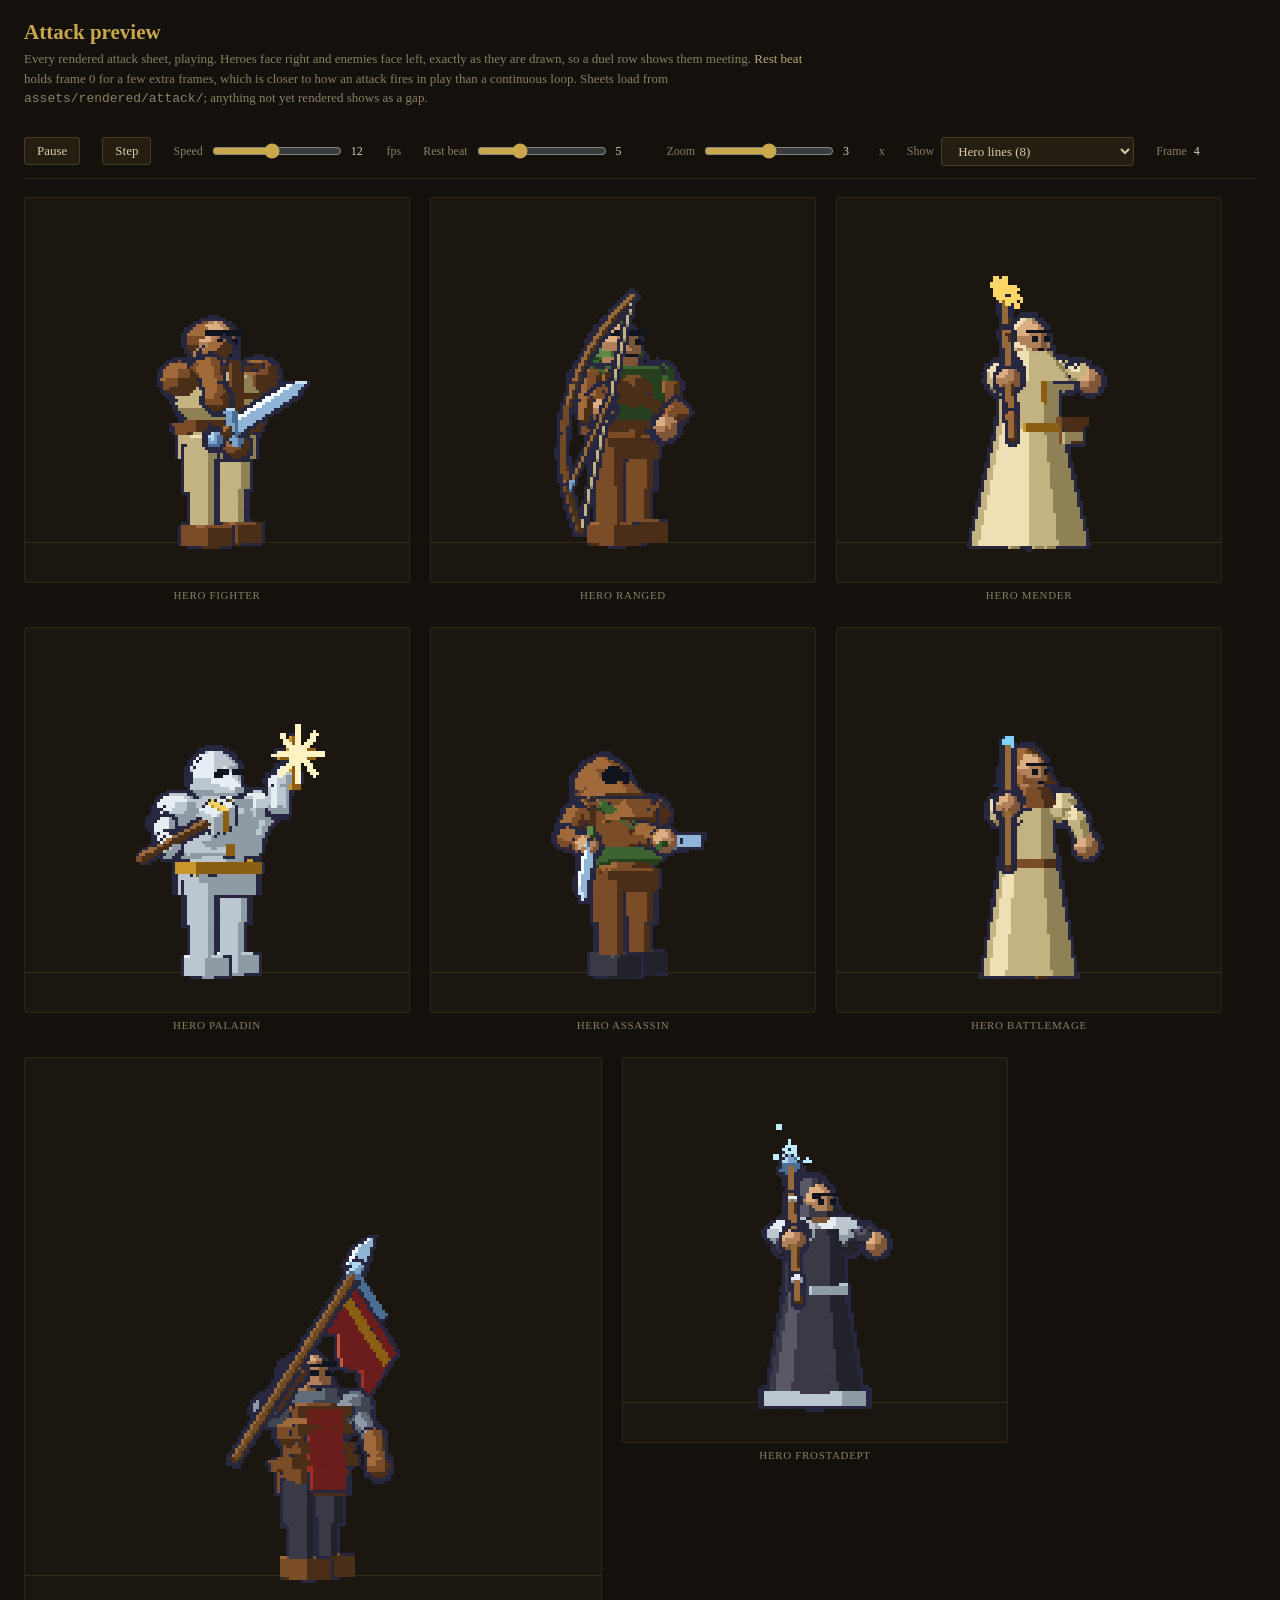
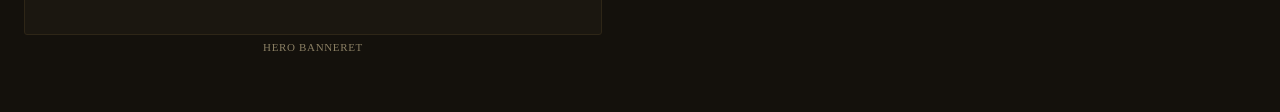
==== tools/attack-preview.html @ 045a15aa "Play the attacks, and fix the enemies' shoulders too Eight frames in a row cannot answer whether a s" ====
<!DOCTYPE html>
<html>
<head>
<meta charset="utf-8">
<title>Attack preview — the animations in motion</title>
<!--
  Plays the rendered attack sheets so they can be judged as MOTION rather than as
  a row of stills. An eight-frame strip tells you nothing about whether a swing
  reads; only playback does.

  Opens by DOUBLE-CLICK, with no server. That is why nothing here fetches or
  touches canvas pixels: the roster is inlined, the frame count is read off each
  image's own dimensions, and animation is a background-position step. The
  runtime sprite pipeline in game.js does need canvas, which is why the game
  itself wants http, but a review tool that needs a server does not get used.

  EVERY CELL SEATS ON ONE GROUND LINE. World z=0 sits 10% up from the bottom of
  every cell whatever its size, so a 176px boss cell and a 128px hero cell only
  line up if each is pushed down by its OWN 10%. Bottom-aligning the images
  instead puts the boss's feet 5px below everyone else's.
-->
<style>
  :root { --ink: #d8cba8; --dim: #8a7f63; --gold: #c9a84c; }
  body { background: #14110c; color: var(--ink);
         font-family: Georgia, "Times New Roman", serif; margin: 0; padding: 20px 24px 60px; }
  h1 { font-size: 21px; color: var(--gold); margin: 0 0 4px; }
  .sub { font-size: 13px; color: var(--dim); margin-bottom: 18px; max-width: 62em; line-height: 1.5; }
  .note { color: #b9a978; }

  #bar { position: sticky; top: 0; z-index: 5; background: #14110c;
         border-bottom: 1px solid #2e2617; padding: 10px 0 12px; margin-bottom: 18px;
         display: flex; flex-wrap: wrap; gap: 16px 22px; align-items: center; }
  #bar label { font-size: 12px; color: var(--dim); display: flex; align-items: center; gap: 7px; }
  #bar output { color: var(--ink); min-width: 2.4em; display: inline-block; font-variant-numeric: tabular-nums; }
  button, select { font-family: inherit; font-size: 13px; color: var(--ink);
                   background: #241d12; border: 1px solid #4a3d25; border-radius: 3px;
                   padding: 5px 12px; cursor: pointer; }
  button:hover, select:hover { background: #2f2617; }
  input[type=range] { accent-color: var(--gold); width: 130px; }

  .grid { display: flex; flex-wrap: wrap; gap: 26px 20px; }
  .cell { text-align: center; }
  .stage { position: relative; background: #1b1710; border: 1px solid #2e2617;
           border-radius: 3px; overflow: hidden; }
  .ground { position: absolute; left: 0; right: 0; border-top: 1px solid #352c1a; }
  .unit { position: absolute; image-rendering: pixelated;
          background-repeat: no-repeat; }
  .name { font-size: 11px; color: var(--dim); margin-top: 6px;
          letter-spacing: 0.06em; text-transform: uppercase; }

  .duel { display: flex; flex-wrap: wrap; gap: 26px 20px; }
  .duel .stage { background: #1b1710; }
  .duelname { font-size: 11px; color: var(--dim); margin-top: 6px; letter-spacing: 0.06em; }
  .missing { color: #c46b52; font-size: 12px; padding: 12px; }
</style>
</head>
<body>

<h1>Attack preview</h1>
<div class="sub">
  Every rendered attack sheet, playing. Heroes face right and enemies face left, exactly as they
  are drawn, so a duel row shows them meeting. <span class="note">Rest beat</span> holds frame 0
  for a few extra frames, which is closer to how an attack fires in play than a continuous loop.
  Sheets load from <code>assets/rendered/attack/</code>; anything not yet rendered shows as a gap.
</div>

<div id="bar">
  <button id="play">Pause</button>
  <button id="step">Step</button>
  <label>Speed <input id="fps" type="range" min="2" max="24" value="12"><output id="fpsv">12</output> fps</label>
  <label>Rest beat <input id="rest" type="range" min="0" max="16" value="5"><output id="restv">5</output></label>
  <label>Zoom <input id="zoom" type="range" min="1" max="5" value="3"><output id="zoomv">3</output>x</label>
  <label>Show
    <select id="view">
      <option value="hero-base">Hero lines (8)</option>
      <option value="hero-all">Hero lines + rarity tiers (32)</option>
      <option value="duel">Duels: hero vs enemy</option>
      <option value="goblin">Goblin raid</option>
      <option value="orc">Orc warband</option>
      <option value="bandit">Bandit horde</option>
      <option value="undead">Undead legion</option>
      <option value="infernal">Infernal siege</option>
      <option value="all">Everything (61)</option>
    </select>
  </label>
  <label>Frame <output id="frame">0</output></label>
</div>

<div id="out"></div>

<script>
// The roster, inlined because file:// cannot fetch a manifest. Keep in step with
// tools/blender/attack_roster.py; `render_attacks.py --list` prints it.
const HERO_BASE = ['hero_fighter', 'hero_ranged', 'hero_mender', 'hero_paladin',
                   'hero_assassin', 'hero_battlemage', 'hero_banneret', 'hero_frostadept'];
const TIERS = ['', '_rare', '_epic', '_legendary'];
// Two lines were auditioned at a tier other than common, so their base sprite IS
// that tier and the missing one is generated instead.
const BASE_TIER = { hero_mender: '_rare', hero_paladin: '_epic' };
const FAMILIES = {
  goblin:   ['goblin_skirmisher', 'goblin_caster', 'goblin_shaman', 'goblin_sapper', 'goblin_boss'],
  orc:      ['orc_brute', 'orc_skirmisher', 'orc_caster', 'orc_shaman', 'orc_sapper', 'orc_boss'],
  bandit:   ['bandit_brute', 'bandit_skirmisher', 'bandit_caster', 'bandit_shaman', 'bandit_sapper', 'bandit_boss'],
  undead:   ['undead_brute', 'undead_skirmisher', 'undead_caster', 'undead_shaman', 'undead_sapper', 'undead_boss'],
  infernal: ['infernal_brute', 'infernal_skirmisher', 'infernal_caster', 'infernal_shaman', 'infernal_sapper', 'infernal_boss'],
};
// One opponent per hero, spread across the five families so a single screen shows
// every family at least once.
const DUELS = [
  ['hero_fighter',    'orc_brute'],
  ['hero_ranged',     'goblin_skirmisher'],
  ['hero_mender',     'undead_caster'],
  ['hero_paladin',    'undead_brute'],
  ['hero_assassin',   'bandit_skirmisher'],
  ['hero_battlemage', 'infernal_skirmisher'],
  ['hero_banneret',   'orc_boss'],
  ['hero_frostadept', 'infernal_caster'],
];

const GROUND_FRAC = 0.10;   // spritekit.GROUND_FRAC: world z=0 sits this far up every cell
const SRC = key => '../assets/rendered/attack/' + key + '.png';

function heroAll() {
  const out = [];
  for (const line of HERO_BASE) {
    for (const t of TIERS) {
      out.push(t === (BASE_TIER[line] || '') ? line : line + t);
    }
  }
  return out;
}

const el = id => document.getElementById(id);
const out = el('out');

let playing = true, frame = 0, timer = null;
const units = [];          // {node, frames, cell} for every unit on screen

function zoom() { return +el('zoom').value; }

/** One animating figure. Frame count comes from the image itself: a strip is
 *  square cells laid in a row, so frames = width / height and cell = height. */
function makeUnit(key, stage, xFrac) {
  const node = document.createElement('div');
  node.className = 'unit';
  node.style.backgroundImage = `url("${SRC(key)}")`;
  stage.appendChild(node);
  const rec = { node, frames: 8, cell: 128, xFrac, ready: false };
  stage._units.push(rec);
  const probe = new Image();
  probe.onload = () => {
    rec.cell = probe.naturalHeight;
    rec.frames = Math.max(1, Math.round(probe.naturalWidth / probe.naturalHeight));
    rec.ready = true;
    fitStage(stage);
    paint(rec);
  };
  probe.onerror = () => { node.remove(); };
  probe.src = SRC(key);
  units.push(rec);
  return rec;
}

/** Size the stage from the art it holds, then seat every unit on one ground line.
 *  Cells are not one size -- 128 for most, 192 for the banneret, 176 for a boss --
 *  so a fixed stage clips the big ones. The tallest cell present sets the stage. */
function fitStage(stage) {
  const z = zoom();
  const ready = stage._units.filter(r => r.ready);
  if (!ready.length) return;
  const cell = Math.max(...ready.map(r => r.cell));
  const h = cell * z;
  stage.style.height = h + 'px';
  stage.style.width = (h * stage._aspect) + 'px';
  // The ground line is where the TALLEST cell's own ground row falls.
  stage._groundPx = cell * GROUND_FRAC * z;
  stage._ground.style.bottom = stage._groundPx + 'px';
  for (const r of ready) layout(r, stage);
}

function layout(rec, stage) {
  const z = zoom(), px = rec.cell * z;
  rec.node.style.width = px + 'px';
  rec.node.style.height = px + 'px';
  rec.node.style.backgroundSize = (px * rec.frames) + 'px ' + px + 'px';
  rec.node.style.left = (parseFloat(stage.style.width) * rec.xFrac - px / 2) + 'px';
  // Push each cell down by its OWN ground fraction so feet share one line
  // whatever the cell size.
  rec.node.style.bottom = (stage._groundPx - rec.cell * GROUND_FRAC * z) + 'px';
}

function paint(rec) {
  if (!rec.ready) return;
  const f = Math.min(frame, rec.frames - 1);
  rec.node.style.backgroundPositionX = (-f * rec.cell * zoom()) + 'px';
}

/** `aspect` is width as a multiple of height; the real size is set by `fitStage`
 *  once the art has loaded and its cell size is known. */
function stage(aspect) {
  const s = document.createElement('div');
  s.className = 'stage';
  s._aspect = aspect;
  s._units = [];
  s._groundPx = 0;
  s.style.width = (128 * zoom() * aspect) + 'px';
  s.style.height = (128 * zoom()) + 'px';
  const g = document.createElement('div');
  g.className = 'ground';
  s._ground = g;
  s.appendChild(g);
  return s;
}

function render() {
  units.length = 0;
  out.innerHTML = '';
  const view = el('view').value;

  if (view === 'duel') {
    const wrap = document.createElement('div');
    wrap.className = 'duel';
    for (const [hero, foe] of DUELS) {
      const cell = document.createElement('div');
      cell.className = 'cell';
      const s = stage(2.0);
      cell.appendChild(s);
      const cap = document.createElement('div');
      cap.className = 'duelname';
      cap.textContent = hero.replace('hero_', '') + '  vs  ' + foe.replace('_', ' ');
      cell.appendChild(cap);
      wrap.appendChild(cell);
      makeUnit(hero, s, 0.34);
      makeUnit(foe, s, 0.66);
    }
    out.appendChild(wrap);
    return;
  }

  let keys;
  if (view === 'hero-base') keys = HERO_BASE;
  else if (view === 'hero-all') keys = heroAll();
  else if (view === 'all') keys = heroAll().concat(...Object.values(FAMILIES));
  else keys = FAMILIES[view];

  const grid = document.createElement('div');
  grid.className = 'grid';
  for (const key of keys) {
    const cell = document.createElement('div');
    cell.className = 'cell';
    const s = stage(1.0);
    cell.appendChild(s);
    const n = document.createElement('div');
    n.className = 'name';
    n.textContent = key.replace(/_/g, ' ');
    cell.appendChild(n);
    grid.appendChild(cell);
    makeUnit(key, s, 0.5);
  }
  out.appendChild(grid);
}

function advance() {
  const rest = +el('rest').value;
  const span = 8 + rest;                 // hold frame 0 for `rest` extra ticks
  frame = (frame + 1) % span;
  if (frame >= 8) frame = 0;
  el('frame').textContent = frame;
  for (const r of units) paint(r);
}

function restart() {
  if (timer) clearInterval(timer);
  timer = setInterval(() => { if (playing) advance(); }, 1000 / +el('fps').value);
}

el('play').onclick = () => {
  playing = !playing;
  el('play').textContent = playing ? 'Pause' : 'Play';
};
el('step').onclick = () => { playing = false; el('play').textContent = 'Play'; advance(); };
el('fps').oninput = () => { el('fpsv').textContent = el('fps').value; restart(); };
el('rest').oninput = () => { el('restv').textContent = el('rest').value; };
el('zoom').oninput = () => { el('zoomv').textContent = el('zoom').value; render(); };
el('view').onchange = render;

render();
restart();
</script>
</body>
</html>
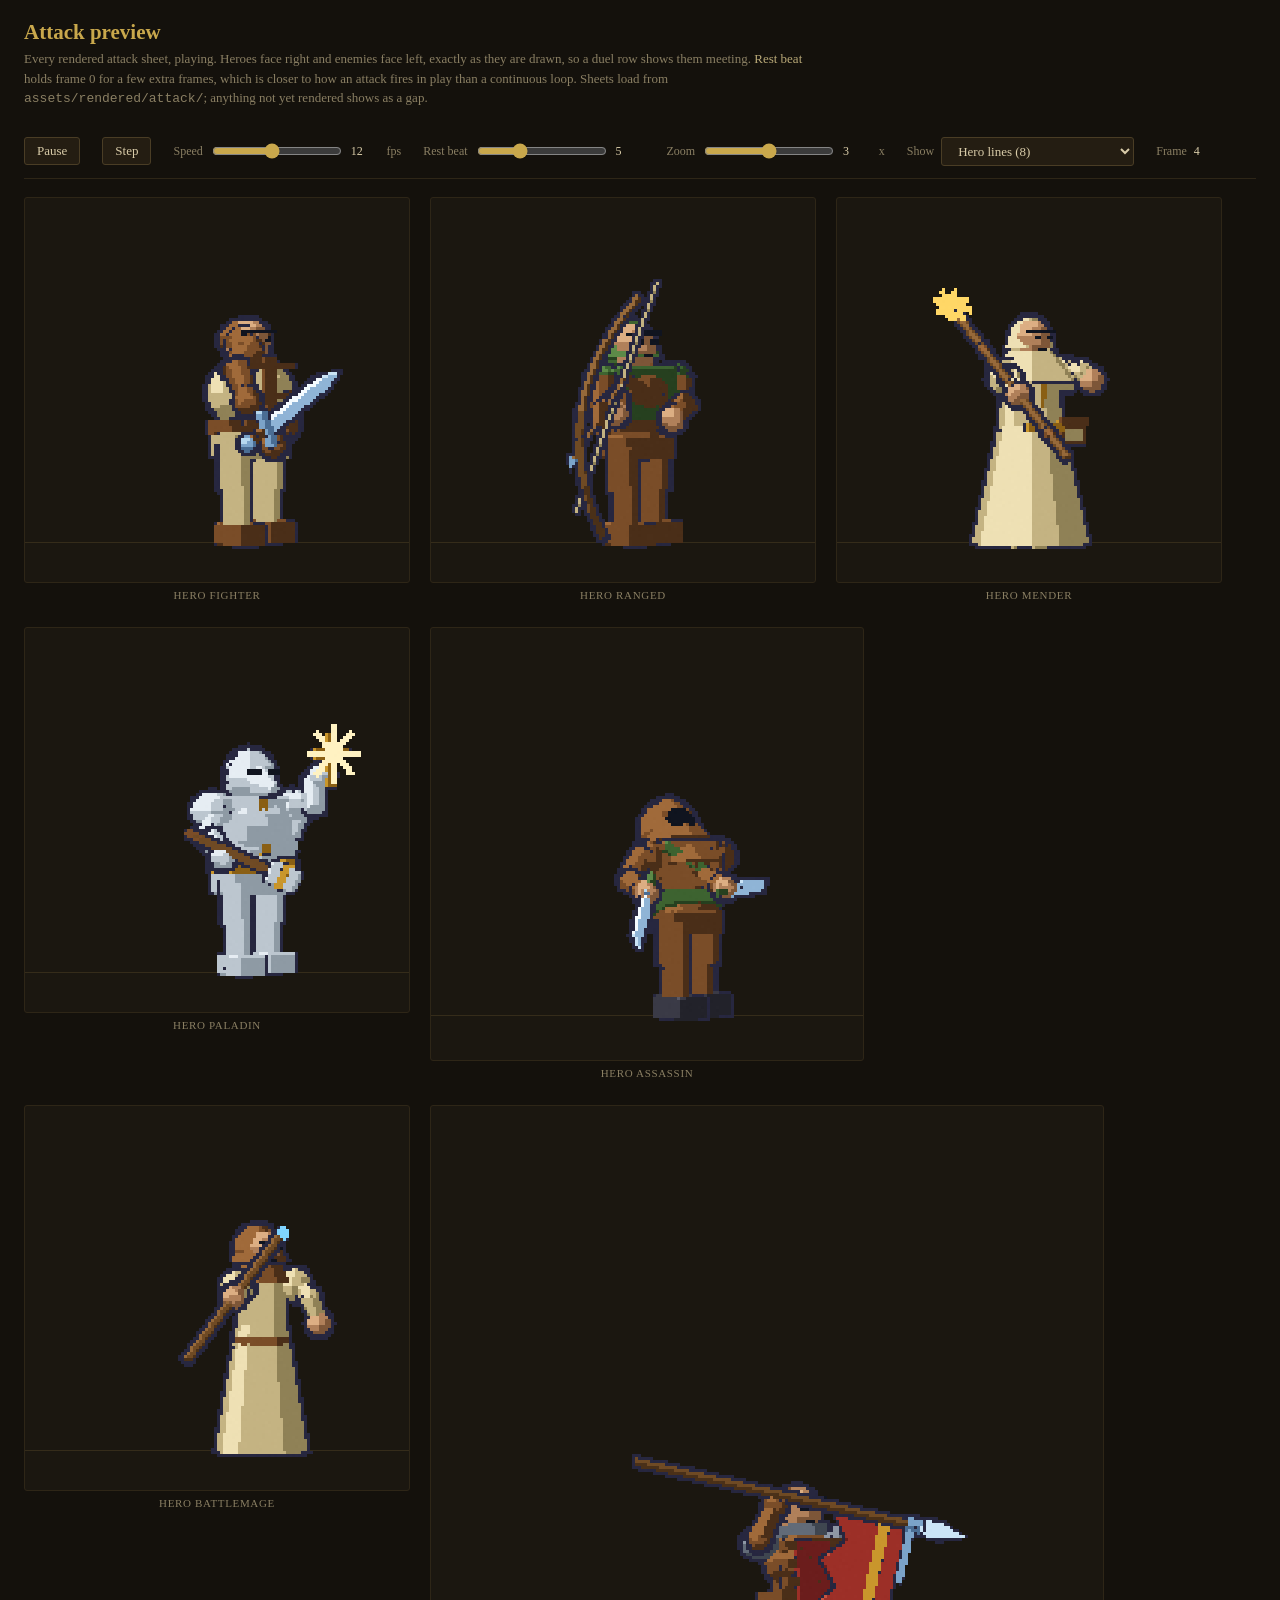
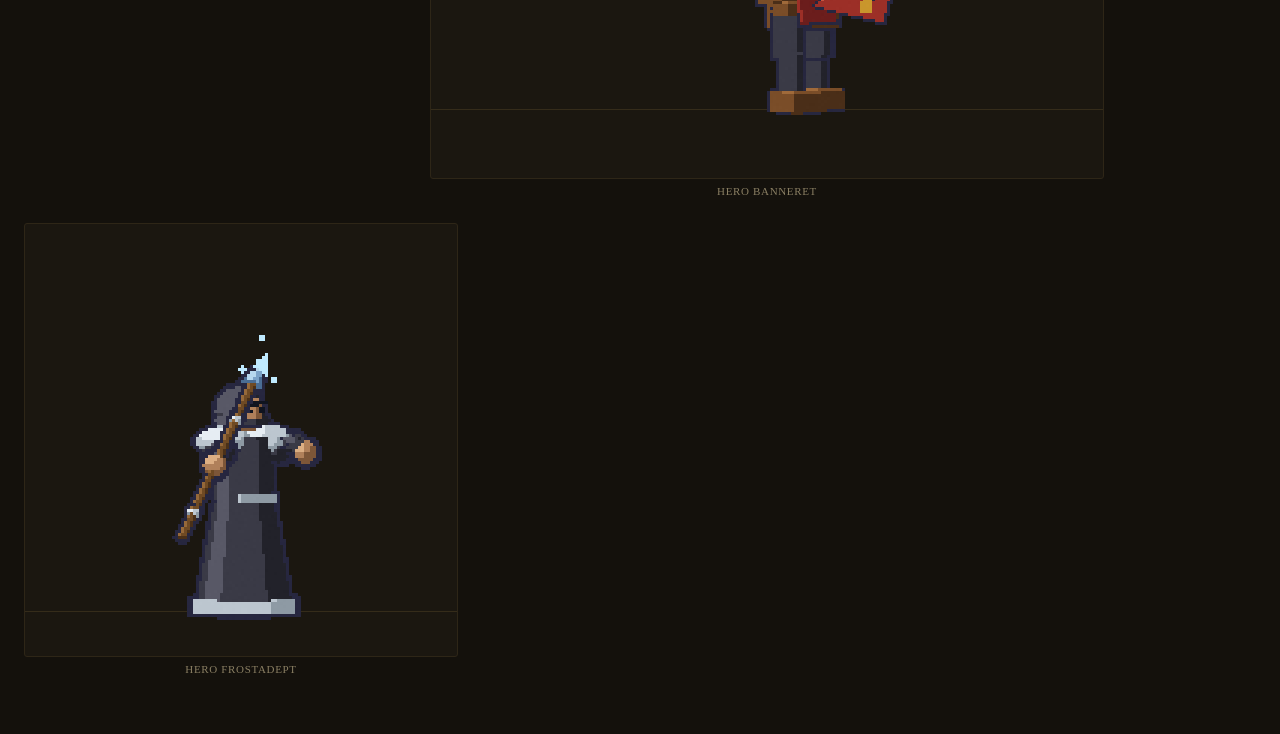
==== commit 446861ae: "Stop the preview showing a cached sheet The browser kept serving the previous render, and for this p" ====
--- a/tools/attack-preview.html
+++ b/tools/attack-preview.html
@@ -118,7 +118,14 @@
 ];
 
 const GROUND_FRAC = 0.10;   // spritekit.GROUND_FRAC: world z=0 sits this far up every cell
-const SRC = key => '../assets/rendered/attack/' + key + '.png';
+
+// Stamped once per page load, so a reload always shows the newest render. These
+// sheets are republished constantly, and a cached one is worse than a stale
+// picture: the CELL SIZE is read off the image, so an old file lays the whole
+// stage out to the wrong size and the figure sits off its ground line. Both the
+// probe and the background use this same string, so it stays one request.
+const BUST = '?v=' + Date.now();
+const SRC = key => '../assets/rendered/attack/' + key + '.png' + BUST;
 
 function heroAll() {
   const out = [];
